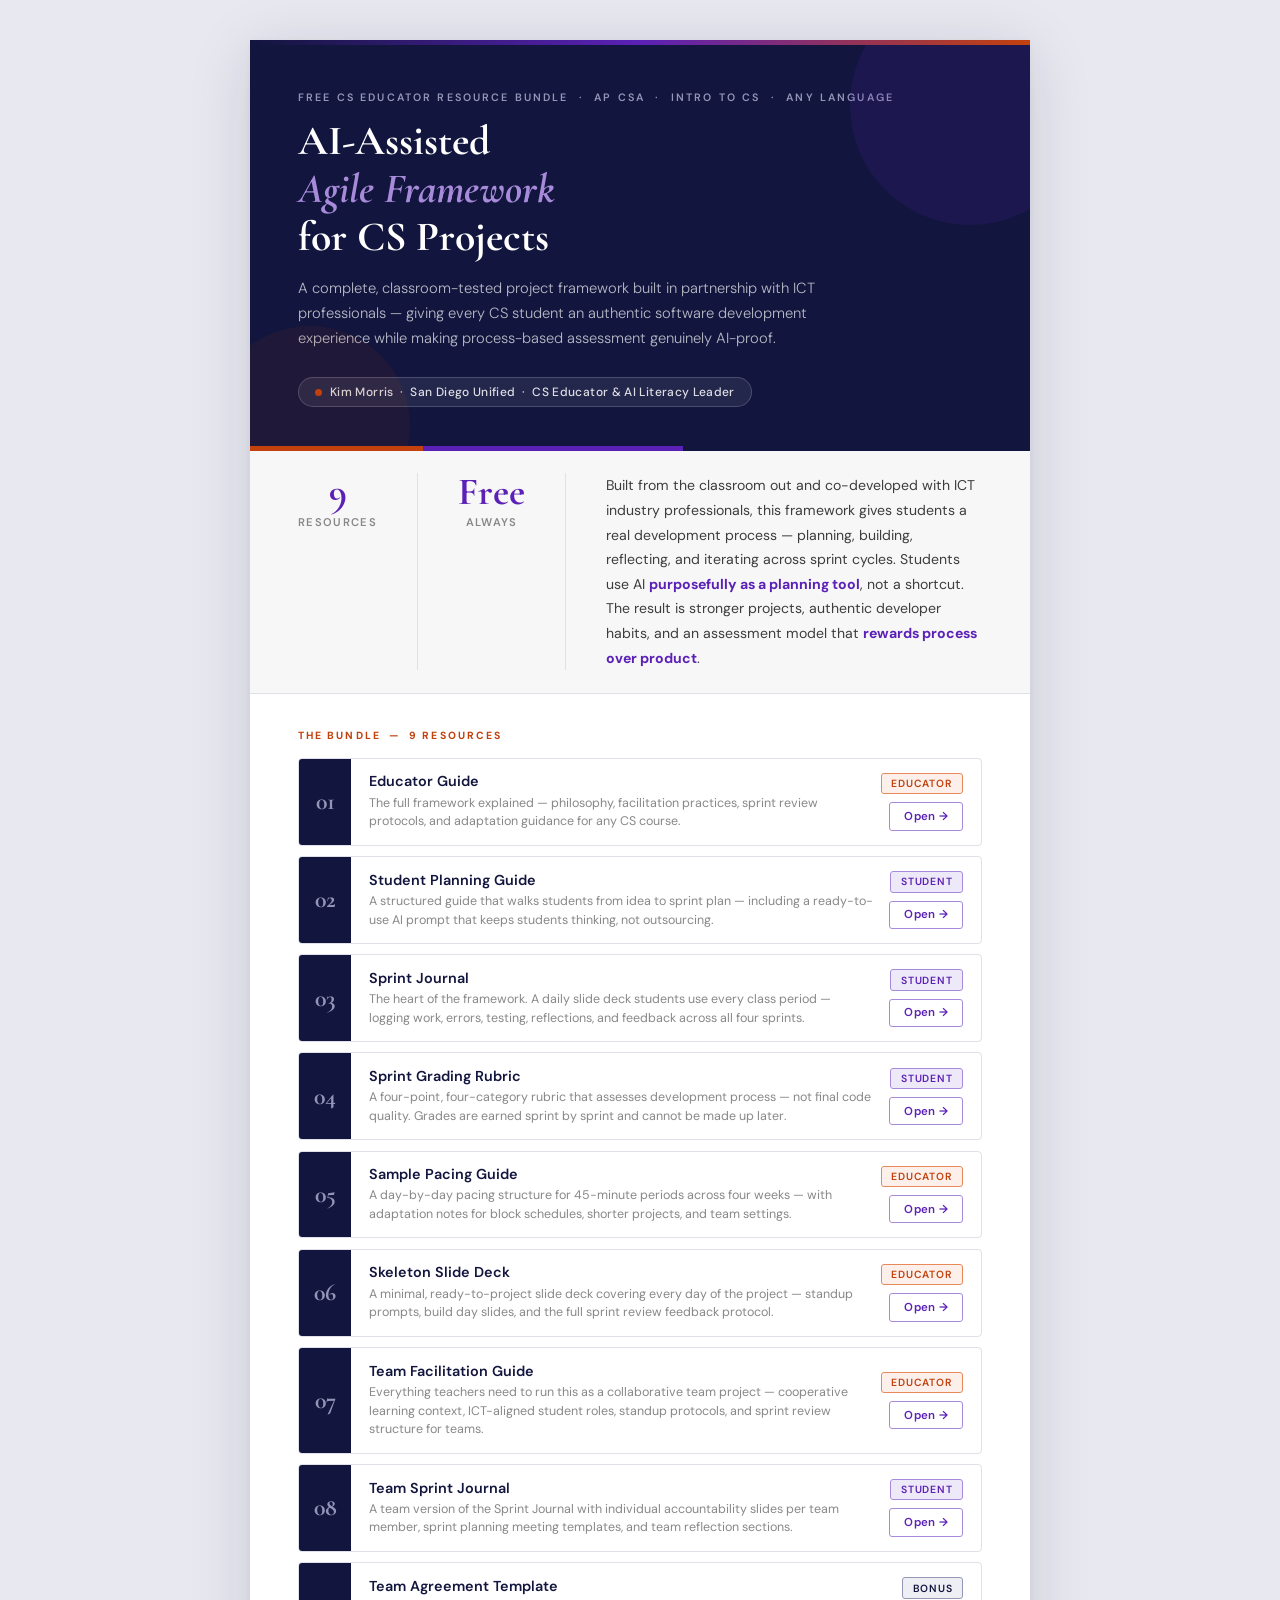
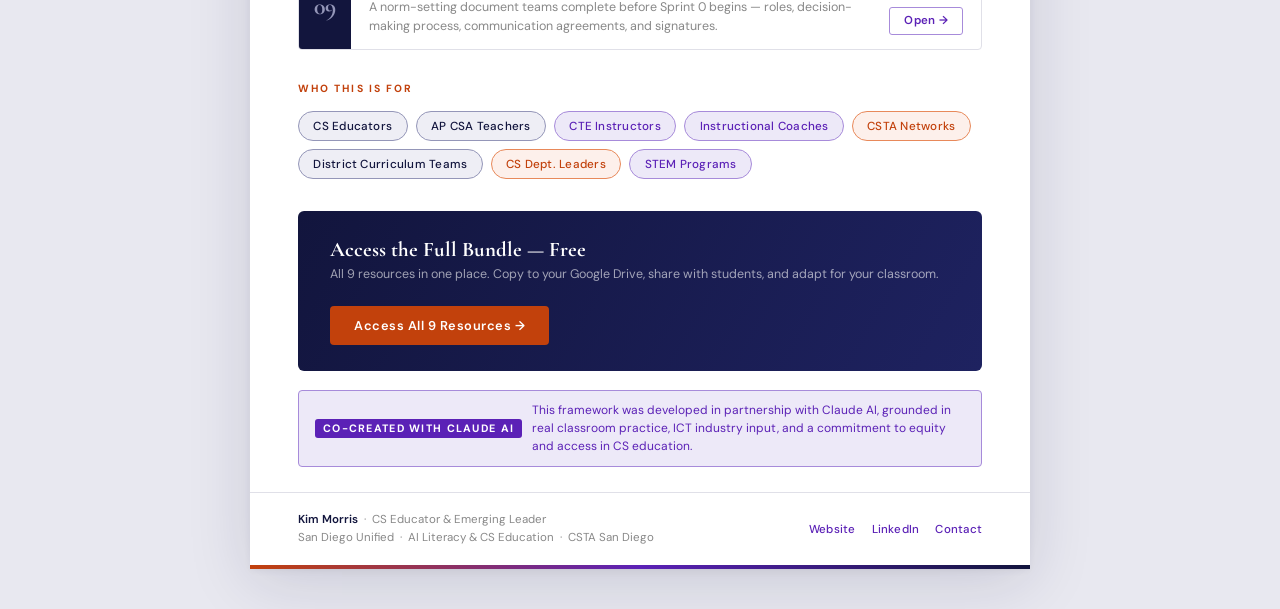
==== agile-framework.html @ 391a2184 "Add AI-Assisted Agile Framework HTML layout This HTML file contains a complete layout for an AI-Assi" ====
<!DOCTYPE html>
<html lang="en">
<head>
  <meta charset="UTF-8"/>
  <meta name="viewport" content="width=device-width, initial-scale=1.0"/>
  <title>AI-Assisted Agile Framework — Kim Morris</title>
  <link href="https://fonts.googleapis.com/css2?family=Cormorant+Garamond:ital,wght@0,400;0,600;0,700;1,400;1,600&family=DM+Sans:ital,wght@0,300;0,400;0,500;0,600;1,300&display=swap" rel="stylesheet"/>
  <style>
    *, *::before, *::after { box-sizing: border-box; margin: 0; padding: 0; }

    :root {
      --navy:       #12153D;
      --navy-lt:    #EEEEF5;
      --navy-md:    #9496B8;
      --violet:     #5B21B6;
      --violet-lt:  #EDE9F8;
      --violet-md:  #A78BDA;
      --orange:     #C2410C;
      --orange-lt:  #FDF0EB;
      --orange-md:  #E8895A;
      --charcoal:   #3D3D3D;
      --white:      #FFFFFF;
      --gray-lt:    #F7F7F8;
      --gray-mid:   #888888;
      --gray-rule:  #E0E0E8;
    }

    body {
      background: #E8E8F0;
      font-family: 'DM Sans', sans-serif;
      color: var(--navy);
      min-height: 100vh;
      display: flex;
      align-items: flex-start;
      justify-content: center;
      padding: 2.5rem 1rem;
    }

    .flyer {
      width: 780px;
      max-width: 100%;
      background: var(--white);
      box-shadow: 0 12px 60px rgba(18,21,61,0.14), 0 2px 8px rgba(0,0,0,0.06);
      animation: rise 0.7s cubic-bezier(.22,.68,0,1.2) both;
    }

    @keyframes rise {
      from { opacity: 0; transform: translateY(28px); }
      to   { opacity: 1; transform: translateY(0); }
    }

    /* ── TOP BAR ─────────────────────────── */
    .top-bar {
      height: 5px;
      background: linear-gradient(90deg, var(--navy) 0%, var(--violet) 50%, var(--orange) 100%);
    }

    /* ── HEADER ──────────────────────────── */
    .header {
      background: var(--navy);
      padding: 2.8rem 3rem 2.4rem;
      position: relative;
      overflow: hidden;
    }

    .header::before {
      content: '';
      position: absolute;
      top: -60px; right: -60px;
      width: 240px; height: 240px;
      border-radius: 50%;
      background: rgba(91,33,182,0.15);
      pointer-events: none;
    }

    .header::after {
      content: '';
      position: absolute;
      bottom: -80px; left: -40px;
      width: 200px; height: 200px;
      border-radius: 50%;
      background: rgba(194,65,12,0.08);
      pointer-events: none;
    }

    .eyebrow {
      font-size: 0.67rem;
      font-weight: 600;
      letter-spacing: 0.2em;
      text-transform: uppercase;
      color: var(--navy-md);
      margin-bottom: 0.9rem;
    }

    .header h1 {
      font-family: 'Cormorant Garamond', serif;
      font-size: 2.6rem;
      font-weight: 700;
      color: var(--white);
      line-height: 1.15;
      margin-bottom: 0.9rem;
    }

    .header h1 em {
      font-style: italic;
      color: var(--violet-md);
    }

    .tagline {
      font-size: 0.92rem;
      font-weight: 300;
      color: rgba(255,255,255,0.7);
      line-height: 1.7;
      max-width: 540px;
      margin-bottom: 1.6rem;
    }

    .author-chip {
      display: inline-flex;
      align-items: center;
      gap: 0.5rem;
      background: rgba(255,255,255,0.08);
      border: 1px solid rgba(255,255,255,0.18);
      border-radius: 100px;
      padding: 0.4rem 1rem;
    }

    .author-chip .dot {
      width: 7px; height: 7px;
      border-radius: 50%;
      background: var(--orange);
      flex-shrink: 0;
    }

    .author-chip span {
      font-size: 0.75rem;
      font-weight: 500;
      color: rgba(255,255,255,0.85);
      letter-spacing: 0.03em;
    }

    /* ── ACCENT STRIPE ───────────────────── */
    .accent-stripe {
      display: flex;
      height: 5px;
    }
    .accent-stripe .a { flex: 1; background: var(--orange); }
    .accent-stripe .b { flex: 1.5; background: var(--violet); }
    .accent-stripe .c { flex: 2; background: var(--navy); }

    /* ── INTRO BAND ──────────────────────── */
    .intro-band {
      background: var(--gray-lt);
      padding: 1.4rem 3rem;
      display: flex;
      gap: 2.5rem;
      align-items: flex-start;
      border-bottom: 1px solid var(--gray-rule);
    }

    .intro-stat {
      text-align: center;
      flex-shrink: 0;
    }

    .intro-stat .num {
      font-family: 'Cormorant Garamond', serif;
      font-size: 2.4rem;
      font-weight: 700;
      color: var(--violet);
      line-height: 1;
    }

    .intro-stat .lbl {
      font-size: 0.7rem;
      font-weight: 600;
      text-transform: uppercase;
      letter-spacing: 0.12em;
      color: var(--gray-mid);
      margin-top: 0.2rem;
    }

    .intro-divider {
      width: 1px;
      background: var(--gray-rule);
      align-self: stretch;
      flex-shrink: 0;
    }

    .intro-text {
      font-size: 0.88rem;
      line-height: 1.75;
      color: var(--charcoal);
    }

    .intro-text strong { color: var(--violet); }

    /* ── BODY ────────────────────────────── */
    .body { padding: 2.2rem 3rem 1.6rem; }

    .section-label {
      font-size: 0.65rem;
      font-weight: 700;
      letter-spacing: 0.2em;
      text-transform: uppercase;
      color: var(--orange);
      margin-bottom: 1rem;
    }

    /* ── RESOURCE CARDS ──────────────────── */
    .resources {
      display: flex;
      flex-direction: column;
      gap: 0.65rem;
      margin-bottom: 2rem;
    }

    .resource-card {
      display: flex;
      align-items: stretch;
      border: 1px solid var(--gray-rule);
      border-radius: 4px;
      overflow: hidden;
      text-decoration: none;
      color: inherit;
      transition: border-color 0.2s, box-shadow 0.2s, transform 0.15s;
    }

    .resource-card:hover {
      border-color: var(--violet-md);
      box-shadow: 0 3px 16px rgba(91,33,182,0.1);
      transform: translateX(3px);
    }

    .card-num {
      width: 52px;
      flex-shrink: 0;
      background: var(--navy);
      display: flex;
      align-items: center;
      justify-content: center;
      font-family: 'Cormorant Garamond', serif;
      font-size: 1.5rem;
      font-weight: 700;
      color: var(--navy-md);
    }

    .resource-card:hover .card-num {
      background: var(--violet);
      color: var(--white);
    }

    .card-body {
      flex: 1;
      padding: 0.85rem 1.1rem;
      display: flex;
      align-items: center;
      justify-content: space-between;
      gap: 1rem;
    }

    .card-info h3 {
      font-size: 0.9rem;
      font-weight: 600;
      color: var(--navy);
      margin-bottom: 0.2rem;
    }

    .card-info p {
      font-size: 0.78rem;
      color: var(--gray-mid);
      line-height: 1.5;
    }

    .card-badge {
      flex-shrink: 0;
      font-size: 0.65rem;
      font-weight: 600;
      letter-spacing: 0.08em;
      text-transform: uppercase;
      padding: 0.2rem 0.6rem;
      border-radius: 3px;
    }

    .badge-student {
      background: var(--violet-lt);
      color: var(--violet);
      border: 1px solid var(--violet-md);
    }

    .badge-educator {
      background: var(--orange-lt);
      color: var(--orange);
      border: 1px solid var(--orange-md);
    }

    .badge-bonus {
      background: var(--navy-lt);
      color: var(--navy);
      border: 1px solid var(--navy-md);
    }

    .card-cta {
      flex-shrink: 0;
      font-size: 0.72rem;
      font-weight: 600;
      color: var(--violet);
      border: 1px solid var(--violet-md);
      border-radius: 3px;
      padding: 0.35rem 0.85rem;
      white-space: nowrap;
      letter-spacing: 0.04em;
      transition: background 0.15s, color 0.15s;
    }

    .resource-card:hover .card-cta {
      background: var(--violet);
      color: var(--white);
      border-color: var(--violet);
    }

    .card-right {
      display: flex;
      flex-direction: column;
      align-items: flex-end;
      gap: 0.5rem;
      flex-shrink: 0;
    }

    /* ── DIVIDER ─────────────────────────── */
    .section-divider {
      height: 1px;
      background: var(--gray-rule);
      margin: 1.8rem 0;
    }

    /* ── AUDIENCE PILLS ──────────────────── */
    .audience-row {
      display: flex;
      flex-wrap: wrap;
      gap: 0.5rem;
      margin-bottom: 2rem;
    }

    .pill {
      font-size: 0.73rem;
      font-weight: 500;
      padding: 0.38rem 0.9rem;
      border-radius: 100px;
      letter-spacing: 0.02em;
    }

    .pill-navy {
      background: var(--navy-lt);
      color: var(--navy);
      border: 1px solid var(--navy-md);
    }

    .pill-violet {
      background: var(--violet-lt);
      color: var(--violet);
      border: 1px solid var(--violet-md);
    }

    .pill-orange {
      background: var(--orange-lt);
      color: var(--orange);
      border: 1px solid var(--orange-md);
    }

    /* ── CTA BLOCK ───────────────────────── */
    .cta-block {
      background: linear-gradient(120deg, var(--navy) 0%, #1E2260 100%);
      border-radius: 6px;
      padding: 1.6rem 2rem;
      display: flex;
      align-items: center;
      justify-content: space-between;
      gap: 1.5rem;
      flex-wrap: wrap;
      margin-bottom: 1.2rem;
    }

    .cta-block h4 {
      font-family: 'Cormorant Garamond', serif;
      font-size: 1.3rem;
      font-weight: 700;
      color: var(--white);
      margin-bottom: 0.25rem;
    }

    .cta-block p {
      font-size: 0.78rem;
      color: rgba(255,255,255,0.6);
    }

    .cta-btn {
      background: var(--orange);
      color: var(--white);
      font-size: 0.8rem;
      font-weight: 600;
      text-decoration: none;
      padding: 0.7rem 1.5rem;
      border-radius: 4px;
      white-space: nowrap;
      letter-spacing: 0.04em;
      flex-shrink: 0;
      transition: background 0.2s;
    }

    .cta-btn:hover { background: #A33409; }

    /* ── AI CREDIT ───────────────────────── */
    .ai-credit {
      display: flex;
      align-items: center;
      gap: 0.6rem;
      background: var(--violet-lt);
      border: 1px solid var(--violet-md);
      border-radius: 4px;
      padding: 0.65rem 1rem;
      margin-bottom: 0;
    }

    .ai-credit .badge {
      font-size: 0.67rem;
      font-weight: 700;
      letter-spacing: 0.12em;
      text-transform: uppercase;
      color: var(--white);
      background: var(--violet);
      border-radius: 3px;
      padding: 0.18rem 0.5rem;
      flex-shrink: 0;
    }

    .ai-credit p {
      font-size: 0.75rem;
      color: var(--violet);
      line-height: 1.5;
    }

    /* ── FOOTER ──────────────────────────── */
    .footer {
      border-top: 1px solid var(--gray-rule);
      padding: 1.1rem 3rem;
      display: flex;
      align-items: center;
      justify-content: space-between;
      flex-wrap: wrap;
      gap: 0.6rem;
    }

    .footer-left {
      font-size: 0.72rem;
      color: var(--gray-mid);
      line-height: 1.6;
    }

    .footer-left strong { color: var(--navy); font-weight: 600; }

    .footer-links {
      display: flex;
      gap: 1rem;
    }

    .footer-links a {
      font-size: 0.72rem;
      font-weight: 500;
      color: var(--violet);
      text-decoration: none;
      letter-spacing: 0.02em;
      transition: color 0.15s;
    }

    .footer-links a:hover { color: var(--orange); }

    .bottom-bar {
      height: 4px;
      background: linear-gradient(90deg, var(--orange) 0%, var(--violet) 50%, var(--navy) 100%);
    }

    /* ── RESPONSIVE ──────────────────────── */
    @media (max-width: 600px) {
      .header, .body, .footer { padding-left: 1.5rem; padding-right: 1.5rem; }
      .intro-band { padding: 1.2rem 1.5rem; flex-direction: column; gap: 1rem; }
      .intro-divider { display: none; }
      .header h1 { font-size: 1.9rem; }
      .card-cta { display: none; }
      .card-badge { display: none; }
    }
  </style>
</head>
<body>
  <div class="flyer">
    <div class="top-bar"></div>

    <!-- HEADER -->
    <div class="header">
      <div class="eyebrow">Free CS Educator Resource Bundle &nbsp;·&nbsp; AP CSA &nbsp;·&nbsp; Intro to CS &nbsp;·&nbsp; Any Language</div>
      <h1>AI-Assisted<br/><em>Agile Framework</em><br/>for CS Projects</h1>
      <p class="tagline">
        A complete, classroom-tested project framework built in partnership with ICT professionals — giving every CS student an authentic software development experience while making process-based assessment genuinely AI-proof.
      </p>
      <div class="author-chip">
        <div class="dot"></div>
        <span>Kim Morris &nbsp;·&nbsp; San Diego Unified &nbsp;·&nbsp; CS Educator &amp; AI Literacy Leader</span>
      </div>
    </div>

    <div class="accent-stripe"><div class="a"></div><div class="b"></div><div class="c"></div></div>

    <!-- INTRO BAND -->
    <div class="intro-band">
      <div class="intro-stat">
        <div class="num">9</div>
        <div class="lbl">Resources</div>
      </div>
      <div class="intro-divider"></div>
      <div class="intro-stat">
        <div class="num">Free</div>
        <div class="lbl">Always</div>
      </div>
      <div class="intro-divider"></div>
      <div class="intro-text">
        Built from the classroom out and co-developed with ICT industry professionals, this framework gives students a real development process — planning, building, reflecting, and iterating across sprint cycles. Students use AI <strong>purposefully as a planning tool</strong>, not a shortcut. The result is stronger projects, authentic developer habits, and an assessment model that <strong>rewards process over product</strong>.
      </div>
    </div>

    <!-- BODY -->
    <div class="body">

      <div class="section-label">The Bundle &nbsp;—&nbsp; 9 Resources</div>

      <div class="resources">

        <a class="resource-card" href="#" target="_blank">
          <div class="card-num">01</div>
          <div class="card-body">
            <div class="card-info">
              <h3>Educator Guide</h3>
              <p>The full framework explained — philosophy, facilitation practices, sprint review protocols, and adaptation guidance for any CS course.</p>
            </div>
            <div class="card-right">
              <span class="card-badge badge-educator">Educator</span>
              <span class="card-cta">Open →</span>
            </div>
          </div>
        </a>

        <a class="resource-card" href="#" target="_blank">
          <div class="card-num">02</div>
          <div class="card-body">
            <div class="card-info">
              <h3>Student Planning Guide</h3>
              <p>A structured guide that walks students from idea to sprint plan — including a ready-to-use AI prompt that keeps students thinking, not outsourcing.</p>
            </div>
            <div class="card-right">
              <span class="card-badge badge-student">Student</span>
              <span class="card-cta">Open →</span>
            </div>
          </div>
        </a>

        <a class="resource-card" href="#" target="_blank">
          <div class="card-num">03</div>
          <div class="card-body">
            <div class="card-info">
              <h3>Sprint Journal</h3>
              <p>The heart of the framework. A daily slide deck students use every class period — logging work, errors, testing, reflections, and feedback across all four sprints.</p>
            </div>
            <div class="card-right">
              <span class="card-badge badge-student">Student</span>
              <span class="card-cta">Open →</span>
            </div>
          </div>
        </a>

        <a class="resource-card" href="#" target="_blank">
          <div class="card-num">04</div>
          <div class="card-body">
            <div class="card-info">
              <h3>Sprint Grading Rubric</h3>
              <p>A four-point, four-category rubric that assesses development process — not final code quality. Grades are earned sprint by sprint and cannot be made up later.</p>
            </div>
            <div class="card-right">
              <span class="card-badge badge-student">Student</span>
              <span class="card-cta">Open →</span>
            </div>
          </div>
        </a>

        <a class="resource-card" href="#" target="_blank">
          <div class="card-num">05</div>
          <div class="card-body">
            <div class="card-info">
              <h3>Sample Pacing Guide</h3>
              <p>A day-by-day pacing structure for 45-minute periods across four weeks — with adaptation notes for block schedules, shorter projects, and team settings.</p>
            </div>
            <div class="card-right">
              <span class="card-badge badge-educator">Educator</span>
              <span class="card-cta">Open →</span>
            </div>
          </div>
        </a>

        <a class="resource-card" href="#" target="_blank">
          <div class="card-num">06</div>
          <div class="card-body">
            <div class="card-info">
              <h3>Skeleton Slide Deck</h3>
              <p>A minimal, ready-to-project slide deck covering every day of the project — standup prompts, build day slides, and the full sprint review feedback protocol.</p>
            </div>
            <div class="card-right">
              <span class="card-badge badge-educator">Educator</span>
              <span class="card-cta">Open →</span>
            </div>
          </div>
        </a>

        <a class="resource-card" href="#" target="_blank">
          <div class="card-num">07</div>
          <div class="card-body">
            <div class="card-info">
              <h3>Team Facilitation Guide</h3>
              <p>Everything teachers need to run this as a collaborative team project — cooperative learning context, ICT-aligned student roles, standup protocols, and sprint review structure for teams.</p>
            </div>
            <div class="card-right">
              <span class="card-badge badge-educator">Educator</span>
              <span class="card-cta">Open →</span>
            </div>
          </div>
        </a>

        <a class="resource-card" href="#" target="_blank">
          <div class="card-num">08</div>
          <div class="card-body">
            <div class="card-info">
              <h3>Team Sprint Journal</h3>
              <p>A team version of the Sprint Journal with individual accountability slides per team member, sprint planning meeting templates, and team reflection sections.</p>
            </div>
            <div class="card-right">
              <span class="card-badge badge-student">Student</span>
              <span class="card-cta">Open →</span>
            </div>
          </div>
        </a>

        <a class="resource-card" href="#" target="_blank">
          <div class="card-num">09</div>
          <div class="card-body">
            <div class="card-info">
              <h3>Team Agreement Template</h3>
              <p>A norm-setting document teams complete before Sprint 0 begins — roles, decision-making process, communication agreements, and signatures.</p>
            </div>
            <div class="card-right">
              <span class="card-badge badge-bonus">Bonus</span>
              <span class="card-cta">Open →</span>
            </div>
          </div>
        </a>

      </div>

      <div class="section-label">Who This Is For</div>
      <div class="audience-row">
        <span class="pill pill-navy">CS Educators</span>
        <span class="pill pill-navy">AP CSA Teachers</span>
        <span class="pill pill-violet">CTE Instructors</span>
        <span class="pill pill-violet">Instructional Coaches</span>
        <span class="pill pill-orange">CSTA Networks</span>
        <span class="pill pill-navy">District Curriculum Teams</span>
        <span class="pill pill-orange">CS Dept. Leaders</span>
        <span class="pill pill-violet">STEM Programs</span>
      </div>

      <div class="cta-block">
        <div>
          <h4>Access the Full Bundle — Free</h4>
          <p>All 9 resources in one place. Copy to your Google Drive, share with students, and adapt for your classroom.</p>
        </div>
        <a class="cta-btn" href="#" target="_blank">Access All 9 Resources →</a>
      </div>

      <div class="ai-credit">
        <span class="badge">Co-Created with Claude AI</span>
        <p>This framework was developed in partnership with Claude AI, grounded in real classroom practice, ICT industry input, and a commitment to equity and access in CS education.</p>
      </div>

    </div>

    <!-- FOOTER -->
    <div class="footer">
      <div class="footer-left">
        <strong>Kim Morris</strong> &nbsp;·&nbsp; CS Educator &amp; Emerging Leader<br/>
        San Diego Unified &nbsp;·&nbsp; AI Literacy &amp; CS Education &nbsp;·&nbsp; CSTA San Diego
      </div>
      <div class="footer-links">
        <a href="https://kmorr008.github.io/" target="_blank">Website</a>
        <a href="https://www.linkedin.com/in/kimberlycmorris" target="_blank">LinkedIn</a>
        <a href="mailto:kmorr008@gmail.com">Contact</a>
      </div>
    </div>
    <div class="bottom-bar"></div>
  </div>
</body>
</html>
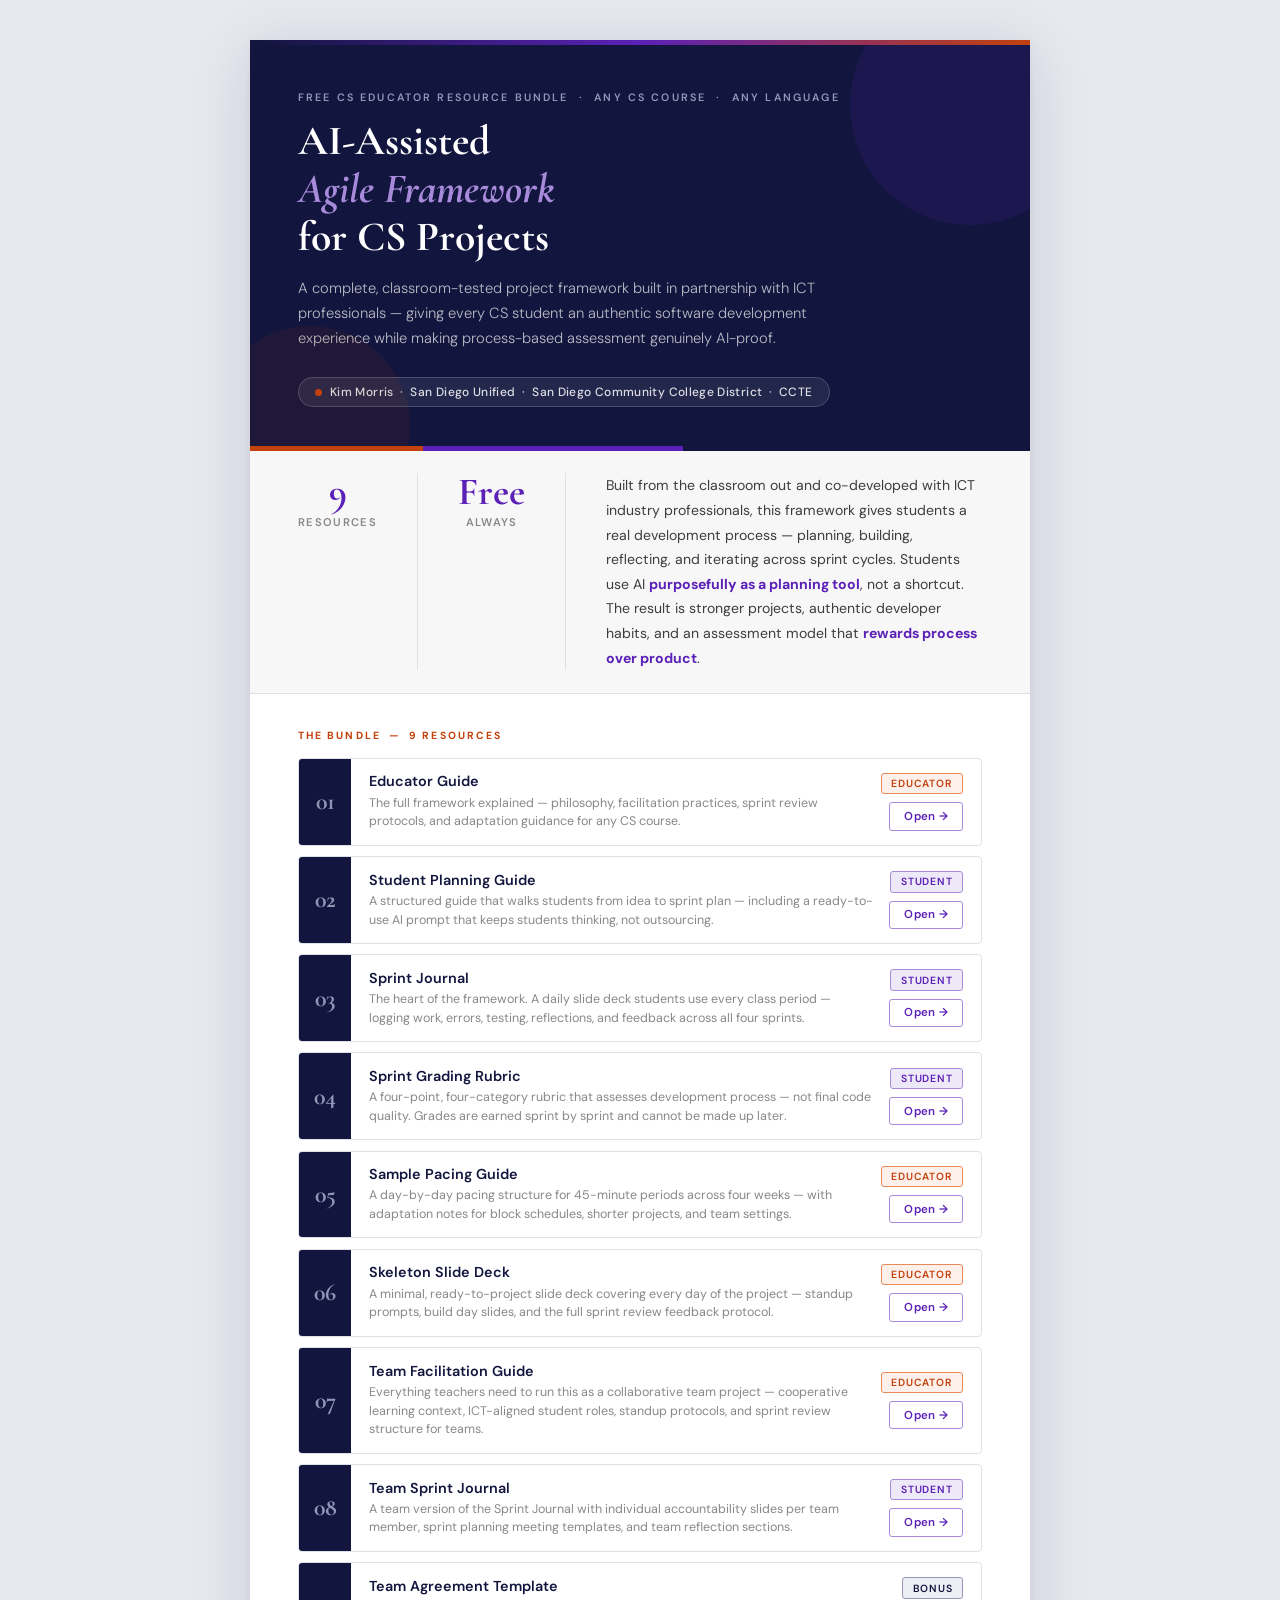
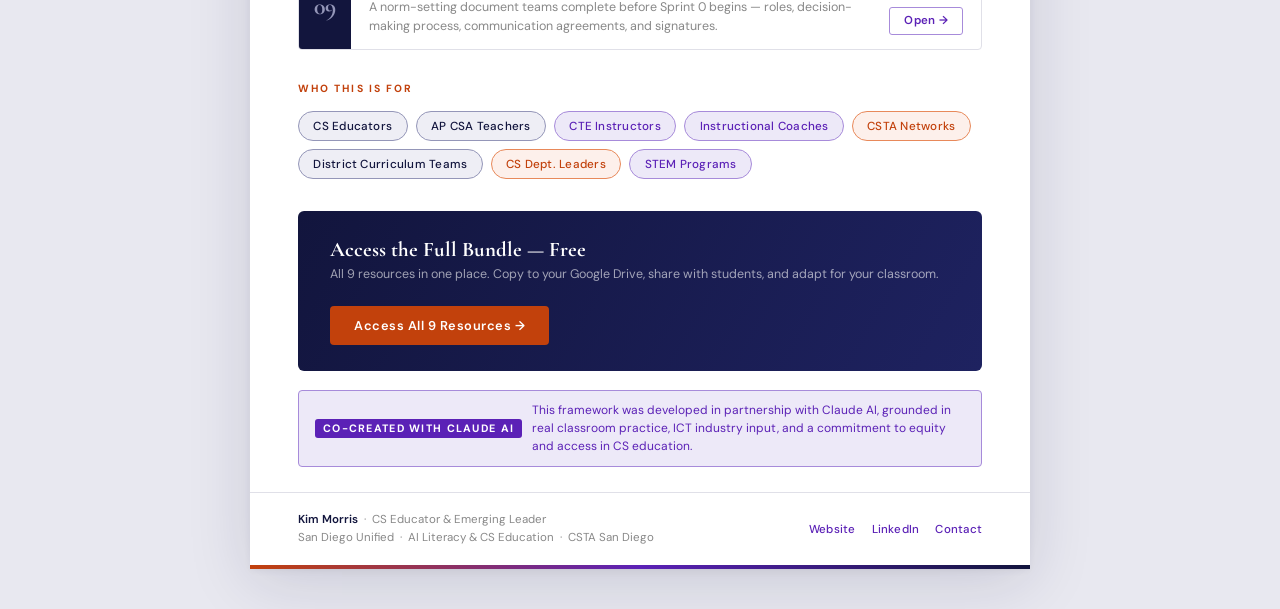
==== commit baa87afb: "Update header information in agile-framework.html" ====
--- a/agile-framework.html
+++ b/agile-framework.html
@@ -497,14 +497,14 @@
 
     <!-- HEADER -->
     <div class="header">
-      <div class="eyebrow">Free CS Educator Resource Bundle &nbsp;·&nbsp; AP CSA &nbsp;·&nbsp; Intro to CS &nbsp;·&nbsp; Any Language</div>
+      <div class="eyebrow">Free CS Educator Resource Bundle &nbsp;·&nbsp; Any CS Course &nbsp;·&nbsp; Any Language</div>
       <h1>AI-Assisted<br/><em>Agile Framework</em><br/>for CS Projects</h1>
       <p class="tagline">
         A complete, classroom-tested project framework built in partnership with ICT professionals — giving every CS student an authentic software development experience while making process-based assessment genuinely AI-proof.
       </p>
       <div class="author-chip">
         <div class="dot"></div>
-        <span>Kim Morris &nbsp;·&nbsp; San Diego Unified &nbsp;·&nbsp; CS Educator &amp; AI Literacy Leader</span>
+        <span>Kim Morris &nbsp;·&nbsp; San Diego Unified &nbsp;·&nbsp; San Diego Community College District &nbsp;·&nbsp; CCTE</span>
       </div>
     </div>
 
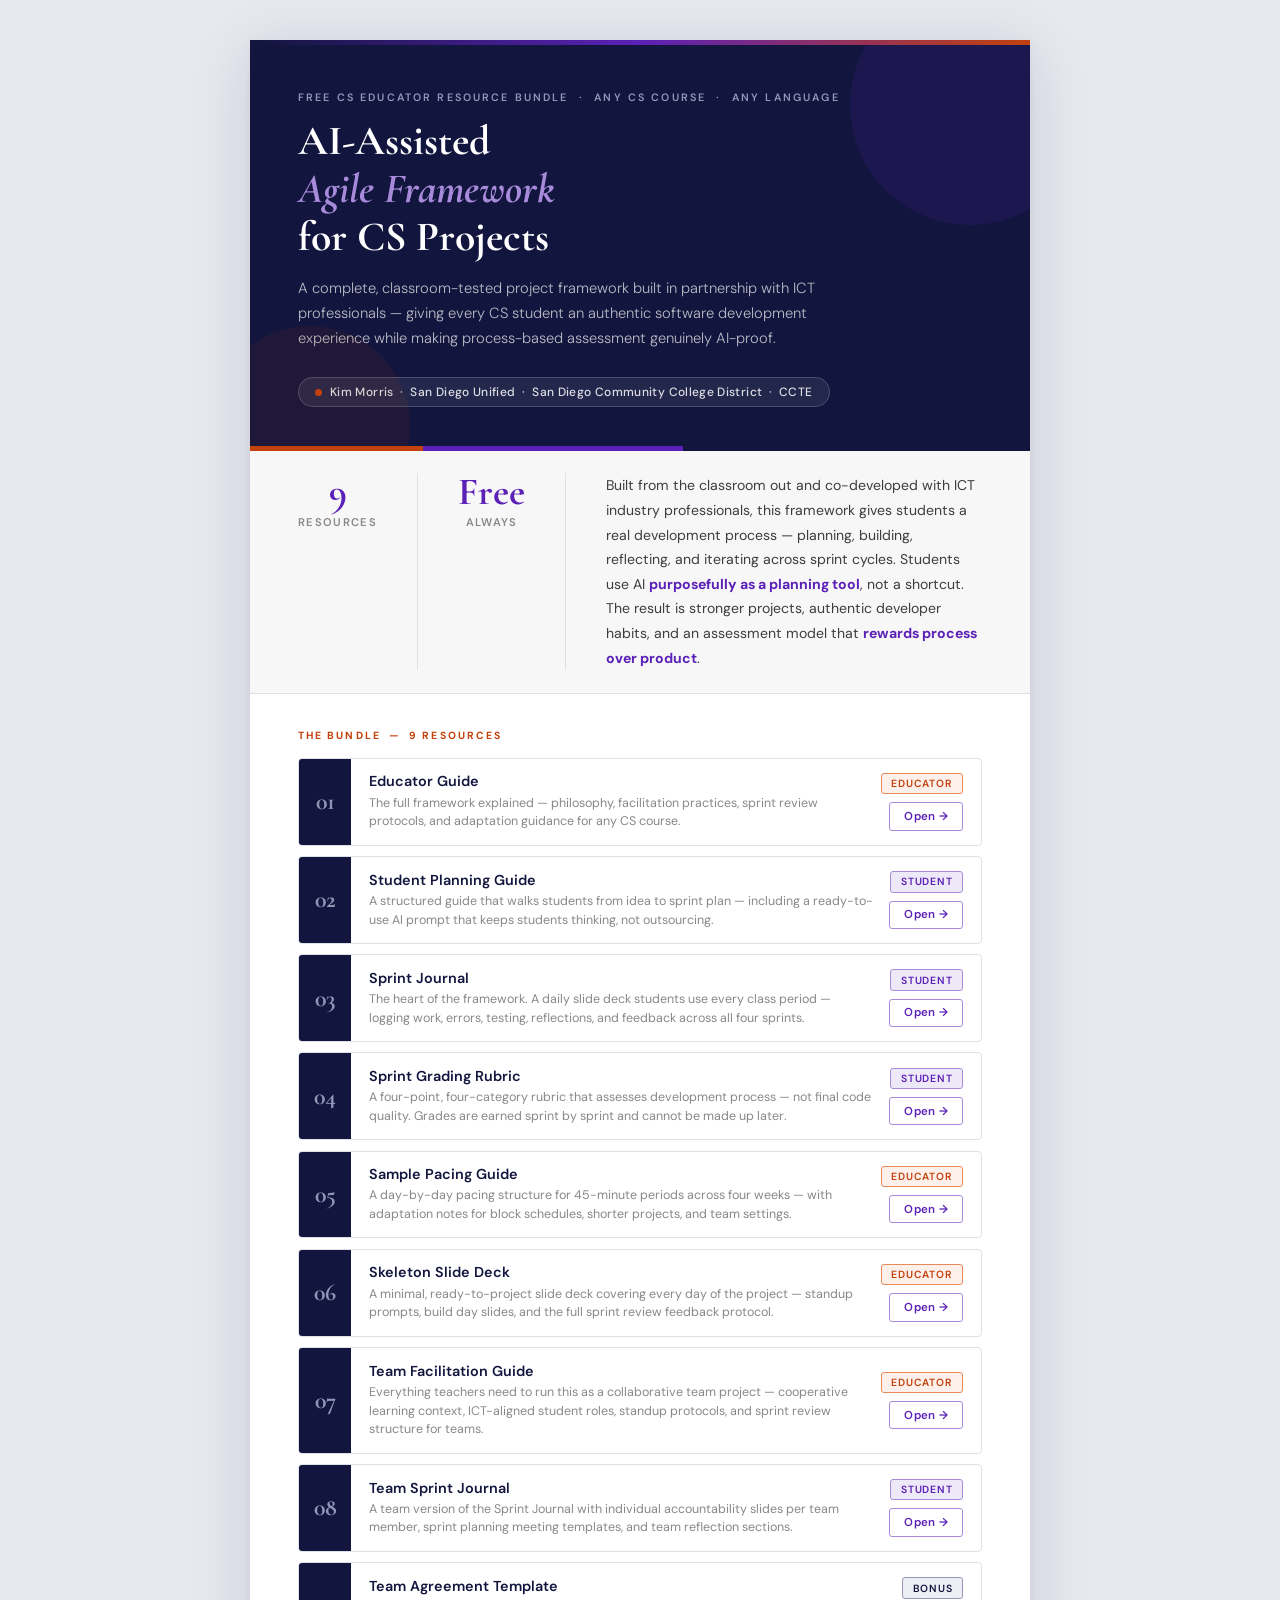
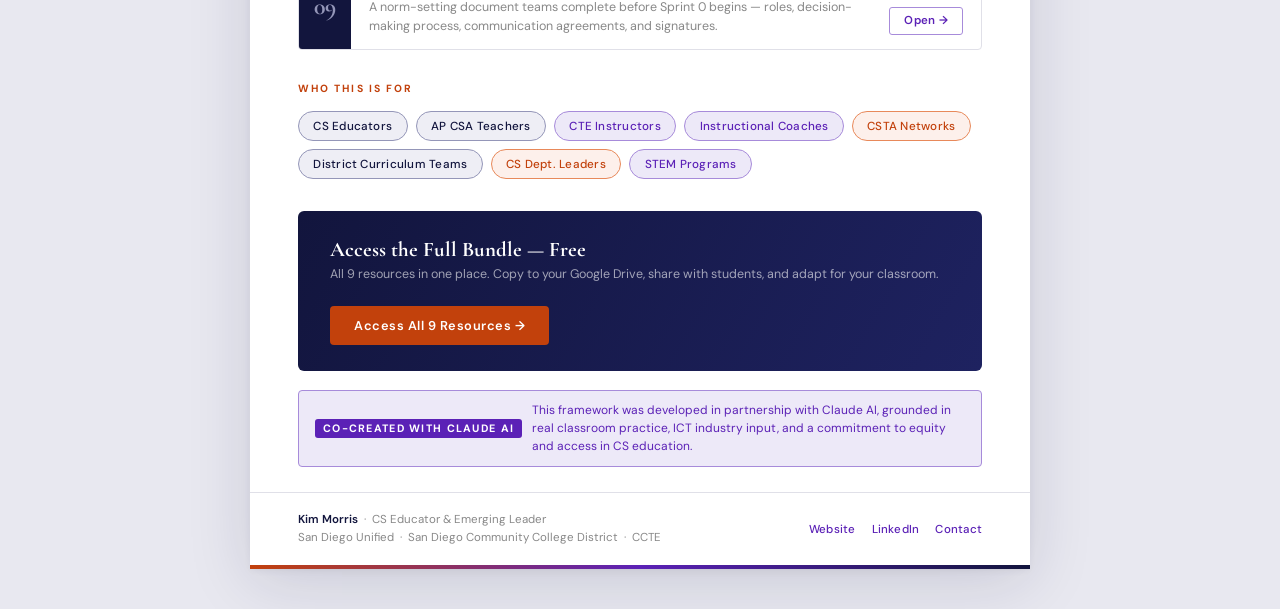
==== commit 45dc740a: "Update footer information for Kim Morris" ====
--- a/agile-framework.html
+++ b/agile-framework.html
@@ -693,7 +693,7 @@
     <div class="footer">
       <div class="footer-left">
         <strong>Kim Morris</strong> &nbsp;·&nbsp; CS Educator &amp; Emerging Leader<br/>
-        San Diego Unified &nbsp;·&nbsp; AI Literacy &amp; CS Education &nbsp;·&nbsp; CSTA San Diego
+        San Diego Unified &nbsp;·&nbsp; San Diego Community College District &nbsp;·&nbsp; CCTE
       </div>
       <div class="footer-links">
         <a href="https://kmorr008.github.io/" target="_blank">Website</a>
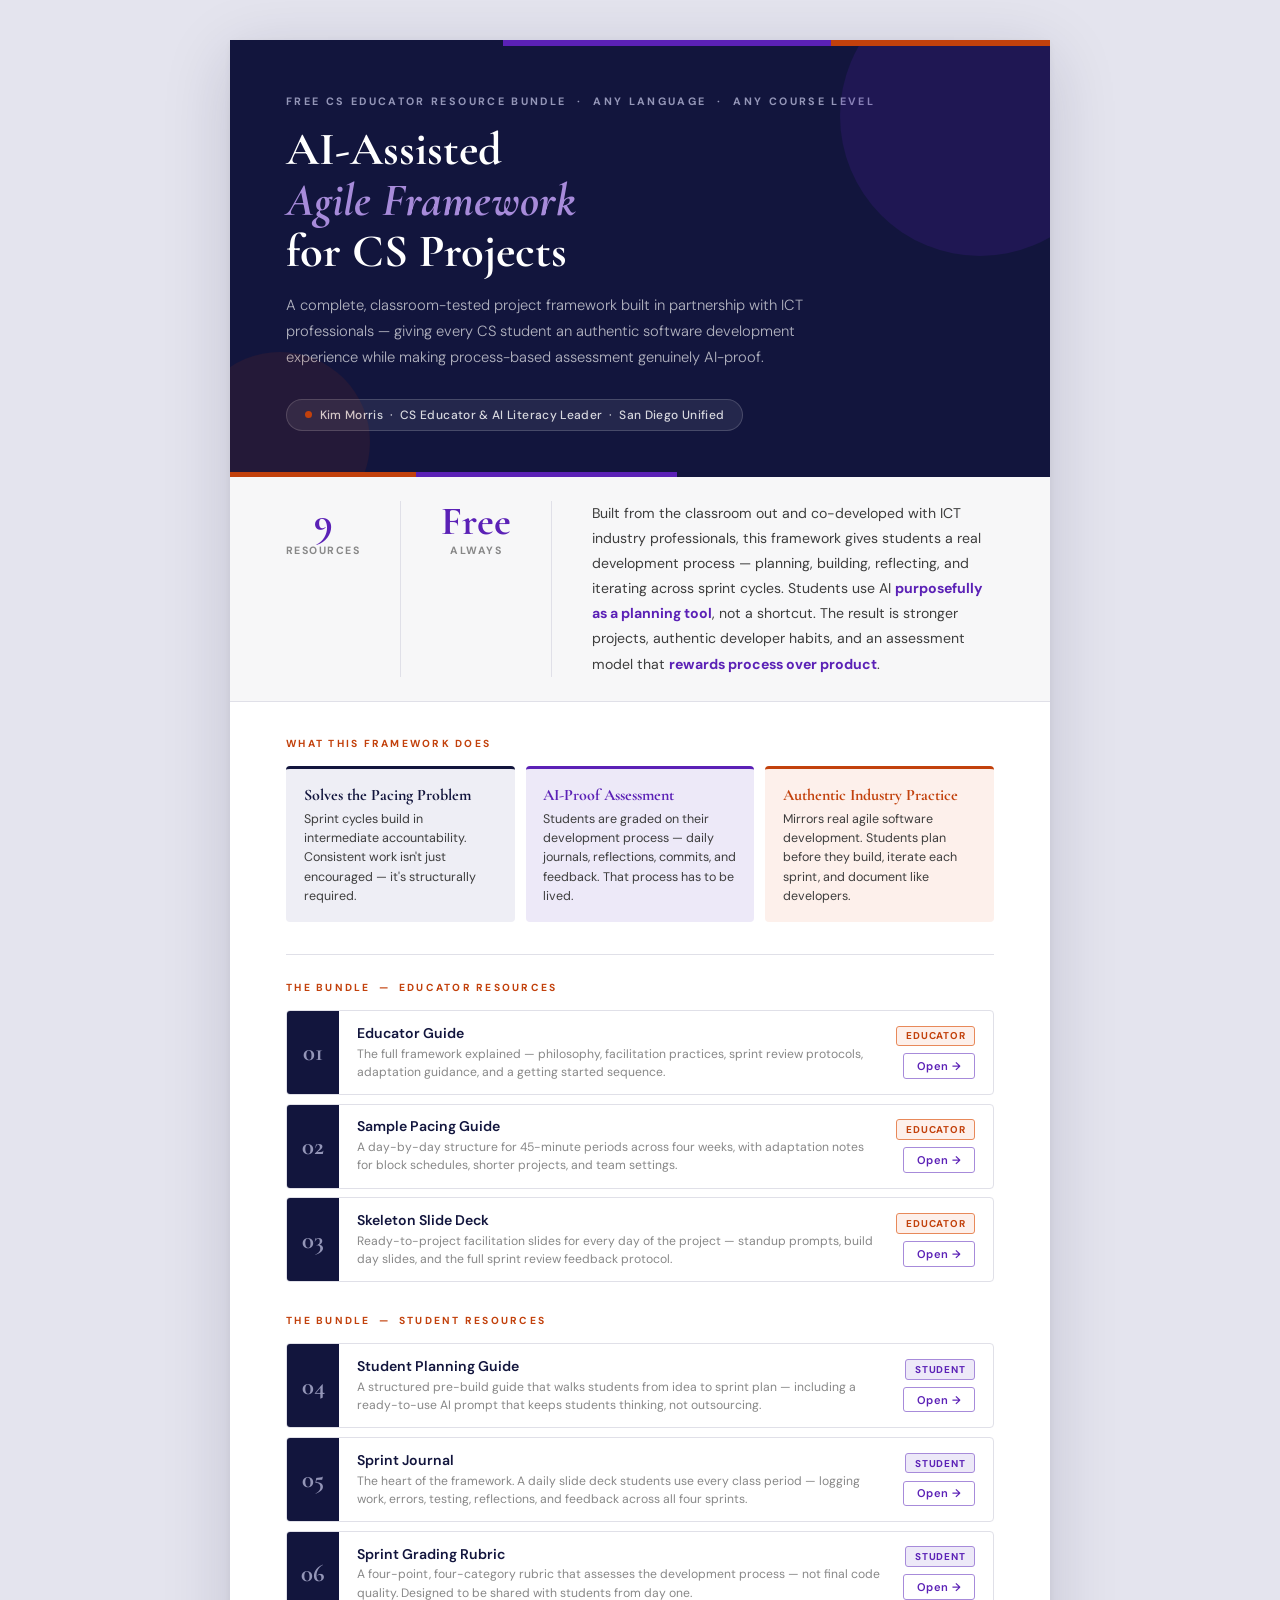
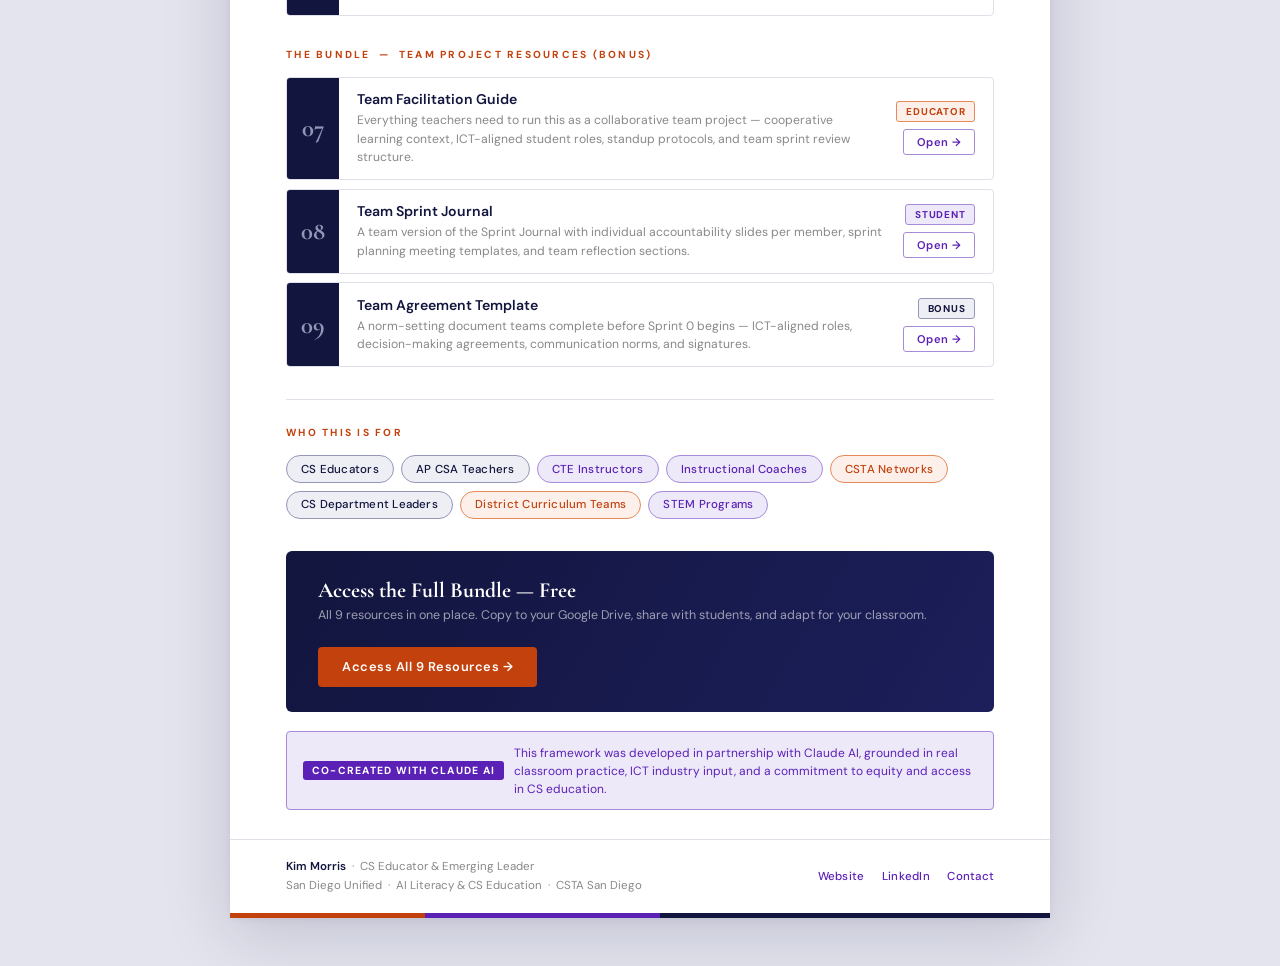
==== commit a10ccd91: "Refactor styles and layout in agile-framework.html Updated styles and structure in agile-framework.h" ====
--- a/agile-framework.html
+++ b/agile-framework.html
@@ -26,39 +26,43 @@
     }
 
     body {
-      background: #E8E8F0;
+      background: #E4E4EE;
       font-family: 'DM Sans', sans-serif;
       color: var(--navy);
       min-height: 100vh;
       display: flex;
-      align-items: flex-start;
-      justify-content: center;
-      padding: 2.5rem 1rem;
-    }
-
+      flex-direction: column;
+      align-items: center;
+      padding: 2.5rem 1rem 3rem;
+    }
+
+    /* ── FLYER WRAPPER ── */
     .flyer {
-      width: 780px;
+      width: 820px;
       max-width: 100%;
       background: var(--white);
-      box-shadow: 0 12px 60px rgba(18,21,61,0.14), 0 2px 8px rgba(0,0,0,0.06);
-      animation: rise 0.7s cubic-bezier(.22,.68,0,1.2) both;
+      box-shadow: 0 16px 64px rgba(18,21,61,0.16), 0 2px 8px rgba(0,0,0,0.06);
+      animation: rise 0.65s cubic-bezier(.22,.68,0,1.15) both;
     }
 
     @keyframes rise {
-      from { opacity: 0; transform: translateY(28px); }
+      from { opacity: 0; transform: translateY(24px); }
       to   { opacity: 1; transform: translateY(0); }
     }
 
-    /* ── TOP BAR ─────────────────────────── */
-    .top-bar {
-      height: 5px;
-      background: linear-gradient(90deg, var(--navy) 0%, var(--violet) 50%, var(--orange) 100%);
-    }
-
-    /* ── HEADER ──────────────────────────── */
+    /* ── TOP STRIPE ── */
+    .top-stripe {
+      height: 6px;
+      display: flex;
+    }
+    .top-stripe .s1 { flex: 1;    background: var(--navy); }
+    .top-stripe .s2 { flex: 1.2;  background: var(--violet); }
+    .top-stripe .s3 { flex: 0.8;  background: var(--orange); }
+
+    /* ── HEADER ── */
     .header {
       background: var(--navy);
-      padding: 2.8rem 3rem 2.4rem;
+      padding: 3rem 3.5rem 2.6rem;
       position: relative;
       overflow: hidden;
     }
@@ -66,39 +70,39 @@
     .header::before {
       content: '';
       position: absolute;
-      top: -60px; right: -60px;
-      width: 240px; height: 240px;
+      top: -70px; right: -70px;
+      width: 280px; height: 280px;
       border-radius: 50%;
-      background: rgba(91,33,182,0.15);
+      background: rgba(91,33,182,0.18);
       pointer-events: none;
     }
 
     .header::after {
       content: '';
       position: absolute;
-      bottom: -80px; left: -40px;
-      width: 200px; height: 200px;
+      bottom: -60px; left: -40px;
+      width: 180px; height: 180px;
       border-radius: 50%;
-      background: rgba(194,65,12,0.08);
+      background: rgba(194,65,12,0.10);
       pointer-events: none;
     }
 
     .eyebrow {
       font-size: 0.67rem;
-      font-weight: 600;
-      letter-spacing: 0.2em;
+      font-weight: 700;
+      letter-spacing: 0.22em;
       text-transform: uppercase;
       color: var(--navy-md);
-      margin-bottom: 0.9rem;
+      margin-bottom: 1rem;
     }
 
     .header h1 {
       font-family: 'Cormorant Garamond', serif;
-      font-size: 2.6rem;
+      font-size: 2.9rem;
       font-weight: 700;
       color: var(--white);
-      line-height: 1.15;
-      margin-bottom: 0.9rem;
+      line-height: 1.1;
+      margin-bottom: 1rem;
     }
 
     .header h1 em {
@@ -106,13 +110,13 @@
       color: var(--violet-md);
     }
 
-    .tagline {
+    .header-desc {
       font-size: 0.92rem;
       font-weight: 300;
-      color: rgba(255,255,255,0.7);
-      line-height: 1.7;
+      color: rgba(255,255,255,0.68);
+      line-height: 1.75;
       max-width: 540px;
-      margin-bottom: 1.6rem;
+      margin-bottom: 1.8rem;
     }
 
     .author-chip {
@@ -120,9 +124,9 @@
       align-items: center;
       gap: 0.5rem;
       background: rgba(255,255,255,0.08);
-      border: 1px solid rgba(255,255,255,0.18);
+      border: 1px solid rgba(255,255,255,0.16);
       border-radius: 100px;
-      padding: 0.4rem 1rem;
+      padding: 0.42rem 1.1rem;
     }
 
     .author-chip .dot {
@@ -135,47 +139,47 @@
     .author-chip span {
       font-size: 0.75rem;
       font-weight: 500;
-      color: rgba(255,255,255,0.85);
+      color: rgba(255,255,255,0.82);
       letter-spacing: 0.03em;
     }
 
-    /* ── ACCENT STRIPE ───────────────────── */
+    /* ── ACCENT STRIPE ── */
     .accent-stripe {
       display: flex;
       height: 5px;
     }
-    .accent-stripe .a { flex: 1; background: var(--orange); }
-    .accent-stripe .b { flex: 1.5; background: var(--violet); }
-    .accent-stripe .c { flex: 2; background: var(--navy); }
-
-    /* ── INTRO BAND ──────────────────────── */
+    .accent-stripe .a { flex: 1;   background: var(--orange); }
+    .accent-stripe .b { flex: 1.4; background: var(--violet); }
+    .accent-stripe .c { flex: 2;   background: var(--navy); }
+
+    /* ── INTRO BAND ── */
     .intro-band {
       background: var(--gray-lt);
-      padding: 1.4rem 3rem;
+      padding: 1.5rem 3.5rem;
       display: flex;
       gap: 2.5rem;
       align-items: flex-start;
       border-bottom: 1px solid var(--gray-rule);
     }
 
-    .intro-stat {
+    .stat {
       text-align: center;
       flex-shrink: 0;
     }
 
-    .intro-stat .num {
+    .stat .num {
       font-family: 'Cormorant Garamond', serif;
-      font-size: 2.4rem;
+      font-size: 2.5rem;
       font-weight: 700;
       color: var(--violet);
       line-height: 1;
     }
 
-    .intro-stat .lbl {
-      font-size: 0.7rem;
-      font-weight: 600;
+    .stat .lbl {
+      font-size: 0.66rem;
+      font-weight: 700;
       text-transform: uppercase;
-      letter-spacing: 0.12em;
+      letter-spacing: 0.14em;
       color: var(--gray-mid);
       margin-top: 0.2rem;
     }
@@ -189,29 +193,81 @@
 
     .intro-text {
       font-size: 0.88rem;
-      line-height: 1.75;
+      line-height: 1.78;
       color: var(--charcoal);
     }
 
     .intro-text strong { color: var(--violet); }
 
-    /* ── BODY ────────────────────────────── */
-    .body { padding: 2.2rem 3rem 1.6rem; }
+    /* ── BODY ── */
+    .body { padding: 2.2rem 3.5rem 1.8rem; }
 
     .section-label {
-      font-size: 0.65rem;
-      font-weight: 700;
-      letter-spacing: 0.2em;
+      font-size: 0.64rem;
+      font-weight: 700;
+      letter-spacing: 0.22em;
       text-transform: uppercase;
       color: var(--orange);
       margin-bottom: 1rem;
     }
 
-    /* ── RESOURCE CARDS ──────────────────── */
+    /* ── FRAMEWORK OVERVIEW ── */
+    .framework-overview {
+      display: grid;
+      grid-template-columns: 1fr 1fr 1fr;
+      gap: 0.7rem;
+      margin-bottom: 2rem;
+    }
+
+    .framework-card {
+      background: var(--navy-lt);
+      border-radius: 4px;
+      padding: 1rem 1.1rem;
+      border-top: 3px solid var(--navy);
+    }
+
+    .framework-card.violet { border-top-color: var(--violet); background: var(--violet-lt); }
+    .framework-card.orange { border-top-color: var(--orange); background: var(--orange-lt); }
+
+    .framework-card h4 {
+      font-family: 'Cormorant Garamond', serif;
+      font-size: 1rem;
+      font-weight: 700;
+      color: var(--navy);
+      margin-bottom: 0.3rem;
+    }
+
+    .framework-card.violet h4 { color: var(--violet); }
+    .framework-card.orange h4 { color: var(--orange); }
+
+    .framework-card p {
+      font-size: 0.78rem;
+      color: var(--charcoal);
+      line-height: 1.55;
+    }
+
+    /* ── RESOURCE GROUP LABEL ── */
+    .resource-group-label {
+      font-size: 0.62rem;
+      font-weight: 700;
+      letter-spacing: 0.18em;
+      text-transform: uppercase;
+      padding: 0.3rem 0.7rem;
+      border-radius: 3px;
+      display: inline-block;
+      margin-bottom: 0.6rem;
+      margin-top: 0.4rem;
+    }
+
+    .group-educator { background: var(--orange-lt); color: var(--orange); }
+    .group-student  { background: var(--violet-lt); color: var(--violet); }
+    .group-bonus    { background: var(--navy-lt);   color: var(--navy); }
+
+    /* ── RESOURCE CARDS ── */
     .resources {
       display: flex;
       flex-direction: column;
-      gap: 0.65rem;
+      gap: 0.55rem;
       margin-bottom: 2rem;
     }
 
@@ -228,7 +284,7 @@
 
     .resource-card:hover {
       border-color: var(--violet-md);
-      box-shadow: 0 3px 16px rgba(91,33,182,0.1);
+      box-shadow: 0 3px 18px rgba(91,33,182,0.1);
       transform: translateX(3px);
     }
 
@@ -240,9 +296,10 @@
       align-items: center;
       justify-content: center;
       font-family: 'Cormorant Garamond', serif;
-      font-size: 1.5rem;
+      font-size: 1.55rem;
       font-weight: 700;
       color: var(--navy-md);
+      transition: background 0.2s, color 0.2s;
     }
 
     .resource-card:hover .card-num {
@@ -252,7 +309,7 @@
 
     .card-body {
       flex: 1;
-      padding: 0.85rem 1.1rem;
+      padding: 0.8rem 1.1rem;
       display: flex;
       align-items: center;
       justify-content: space-between;
@@ -260,54 +317,47 @@
     }
 
     .card-info h3 {
-      font-size: 0.9rem;
+      font-size: 0.88rem;
       font-weight: 600;
       color: var(--navy);
-      margin-bottom: 0.2rem;
+      margin-bottom: 0.18rem;
     }
 
     .card-info p {
-      font-size: 0.78rem;
+      font-size: 0.76rem;
       color: var(--gray-mid);
       line-height: 1.5;
     }
 
-    .card-badge {
+    .card-right {
+      display: flex;
+      flex-direction: column;
+      align-items: flex-end;
+      gap: 0.45rem;
       flex-shrink: 0;
-      font-size: 0.65rem;
-      font-weight: 600;
+    }
+
+    .badge {
+      font-size: 0.62rem;
+      font-weight: 700;
       letter-spacing: 0.08em;
       text-transform: uppercase;
-      padding: 0.2rem 0.6rem;
+      padding: 0.18rem 0.55rem;
       border-radius: 3px;
-    }
-
-    .badge-student {
-      background: var(--violet-lt);
-      color: var(--violet);
-      border: 1px solid var(--violet-md);
-    }
-
-    .badge-educator {
-      background: var(--orange-lt);
-      color: var(--orange);
-      border: 1px solid var(--orange-md);
-    }
-
-    .badge-bonus {
-      background: var(--navy-lt);
-      color: var(--navy);
-      border: 1px solid var(--navy-md);
-    }
+      white-space: nowrap;
+    }
+
+    .badge-educator { background: var(--orange-lt); color: var(--orange); border: 1px solid var(--orange-md); }
+    .badge-student  { background: var(--violet-lt); color: var(--violet); border: 1px solid var(--violet-md); }
+    .badge-bonus    { background: var(--navy-lt);   color: var(--navy);   border: 1px solid var(--navy-md); }
 
     .card-cta {
-      flex-shrink: 0;
-      font-size: 0.72rem;
+      font-size: 0.7rem;
       font-weight: 600;
       color: var(--violet);
       border: 1px solid var(--violet-md);
       border-radius: 3px;
-      padding: 0.35rem 0.85rem;
+      padding: 0.3rem 0.8rem;
       white-space: nowrap;
       letter-spacing: 0.04em;
       transition: background 0.15s, color 0.15s;
@@ -319,58 +369,36 @@
       border-color: var(--violet);
     }
 
-    .card-right {
-      display: flex;
-      flex-direction: column;
-      align-items: flex-end;
-      gap: 0.5rem;
-      flex-shrink: 0;
-    }
-
-    /* ── DIVIDER ─────────────────────────── */
+    /* ── DIVIDER ── */
     .section-divider {
       height: 1px;
       background: var(--gray-rule);
-      margin: 1.8rem 0;
-    }
-
-    /* ── AUDIENCE PILLS ──────────────────── */
+      margin: 1.6rem 0;
+    }
+
+    /* ── AUDIENCE PILLS ── */
     .audience-row {
       display: flex;
       flex-wrap: wrap;
-      gap: 0.5rem;
+      gap: 0.45rem;
       margin-bottom: 2rem;
     }
 
     .pill {
-      font-size: 0.73rem;
+      font-size: 0.72rem;
       font-weight: 500;
-      padding: 0.38rem 0.9rem;
+      padding: 0.36rem 0.88rem;
       border-radius: 100px;
       letter-spacing: 0.02em;
     }
 
-    .pill-navy {
-      background: var(--navy-lt);
-      color: var(--navy);
-      border: 1px solid var(--navy-md);
-    }
-
-    .pill-violet {
-      background: var(--violet-lt);
-      color: var(--violet);
-      border: 1px solid var(--violet-md);
-    }
-
-    .pill-orange {
-      background: var(--orange-lt);
-      color: var(--orange);
-      border: 1px solid var(--orange-md);
-    }
-
-    /* ── CTA BLOCK ───────────────────────── */
+    .pill-navy   { background: var(--navy-lt);   color: var(--navy);   border: 1px solid var(--navy-md); }
+    .pill-violet { background: var(--violet-lt); color: var(--violet); border: 1px solid var(--violet-md); }
+    .pill-orange { background: var(--orange-lt); color: var(--orange); border: 1px solid var(--orange-md); }
+
+    /* ── CTA BLOCK ── */
     .cta-block {
-      background: linear-gradient(120deg, var(--navy) 0%, #1E2260 100%);
+      background: linear-gradient(120deg, var(--navy) 0%, #1C1F5A 100%);
       border-radius: 6px;
       padding: 1.6rem 2rem;
       display: flex;
@@ -383,7 +411,7 @@
 
     .cta-block h4 {
       font-family: 'Cormorant Garamond', serif;
-      font-size: 1.3rem;
+      font-size: 1.35rem;
       font-weight: 700;
       color: var(--white);
       margin-bottom: 0.25rem;
@@ -391,7 +419,7 @@
 
     .cta-block p {
       font-size: 0.78rem;
-      color: rgba(255,255,255,0.6);
+      color: rgba(255,255,255,0.58);
     }
 
     .cta-btn {
@@ -400,7 +428,7 @@
       font-size: 0.8rem;
       font-weight: 600;
       text-decoration: none;
-      padding: 0.7rem 1.5rem;
+      padding: 0.72rem 1.5rem;
       border-radius: 4px;
       white-space: nowrap;
       letter-spacing: 0.04em;
@@ -410,28 +438,28 @@
 
     .cta-btn:hover { background: #A33409; }
 
-    /* ── AI CREDIT ───────────────────────── */
+    /* ── AI CREDIT ── */
     .ai-credit {
       display: flex;
       align-items: center;
-      gap: 0.6rem;
+      gap: 0.65rem;
       background: var(--violet-lt);
       border: 1px solid var(--violet-md);
       border-radius: 4px;
-      padding: 0.65rem 1rem;
-      margin-bottom: 0;
-    }
-
-    .ai-credit .badge {
-      font-size: 0.67rem;
+      padding: 0.7rem 1rem;
+    }
+
+    .ai-badge {
+      font-size: 0.65rem;
       font-weight: 700;
       letter-spacing: 0.12em;
       text-transform: uppercase;
       color: var(--white);
       background: var(--violet);
       border-radius: 3px;
-      padding: 0.18rem 0.5rem;
+      padding: 0.2rem 0.55rem;
       flex-shrink: 0;
+      white-space: nowrap;
     }
 
     .ai-credit p {
@@ -440,10 +468,10 @@
       line-height: 1.5;
     }
 
-    /* ── FOOTER ──────────────────────────── */
+    /* ── FOOTER ── */
     .footer {
       border-top: 1px solid var(--gray-rule);
-      padding: 1.1rem 3rem;
+      padding: 1.1rem 3.5rem;
       display: flex;
       align-items: center;
       justify-content: space-between;
@@ -454,14 +482,14 @@
     .footer-left {
       font-size: 0.72rem;
       color: var(--gray-mid);
-      line-height: 1.6;
+      line-height: 1.65;
     }
 
     .footer-left strong { color: var(--navy); font-weight: 600; }
 
     .footer-links {
       display: flex;
-      gap: 1rem;
+      gap: 1.1rem;
     }
 
     .footer-links a {
@@ -475,36 +503,42 @@
 
     .footer-links a:hover { color: var(--orange); }
 
-    .bottom-bar {
-      height: 4px;
-      background: linear-gradient(90deg, var(--orange) 0%, var(--violet) 50%, var(--navy) 100%);
-    }
-
-    /* ── RESPONSIVE ──────────────────────── */
-    @media (max-width: 600px) {
+    /* ── BOTTOM STRIPE ── */
+    .bottom-stripe {
+      height: 5px;
+      display: flex;
+    }
+    .bottom-stripe .s1 { flex: 1;   background: var(--orange); }
+    .bottom-stripe .s2 { flex: 1.2; background: var(--violet); }
+    .bottom-stripe .s3 { flex: 2;   background: var(--navy); }
+
+    /* ── RESPONSIVE ── */
+    @media (max-width: 620px) {
       .header, .body, .footer { padding-left: 1.5rem; padding-right: 1.5rem; }
       .intro-band { padding: 1.2rem 1.5rem; flex-direction: column; gap: 1rem; }
       .intro-divider { display: none; }
-      .header h1 { font-size: 1.9rem; }
+      .header h1 { font-size: 2.1rem; }
+      .framework-overview { grid-template-columns: 1fr; }
       .card-cta { display: none; }
-      .card-badge { display: none; }
+      .badge { display: none; }
     }
   </style>
 </head>
 <body>
   <div class="flyer">
-    <div class="top-bar"></div>
+
+    <div class="top-stripe"><div class="s1"></div><div class="s2"></div><div class="s3"></div></div>
 
     <!-- HEADER -->
     <div class="header">
-      <div class="eyebrow">Free CS Educator Resource Bundle &nbsp;·&nbsp; Any CS Course &nbsp;·&nbsp; Any Language</div>
+      <div class="eyebrow">Free CS Educator Resource Bundle &nbsp;·&nbsp; Any Language &nbsp;·&nbsp; Any Course Level</div>
       <h1>AI-Assisted<br/><em>Agile Framework</em><br/>for CS Projects</h1>
-      <p class="tagline">
+      <p class="header-desc">
         A complete, classroom-tested project framework built in partnership with ICT professionals — giving every CS student an authentic software development experience while making process-based assessment genuinely AI-proof.
       </p>
       <div class="author-chip">
         <div class="dot"></div>
-        <span>Kim Morris &nbsp;·&nbsp; San Diego Unified &nbsp;·&nbsp; San Diego Community College District &nbsp;·&nbsp; CCTE</span>
+        <span>Kim Morris &nbsp;·&nbsp; CS Educator &amp; AI Literacy Leader &nbsp;·&nbsp; San Diego Unified</span>
       </div>
     </div>
 
@@ -512,12 +546,12 @@
 
     <!-- INTRO BAND -->
     <div class="intro-band">
-      <div class="intro-stat">
+      <div class="stat">
         <div class="num">9</div>
         <div class="lbl">Resources</div>
       </div>
       <div class="intro-divider"></div>
-      <div class="intro-stat">
+      <div class="stat">
         <div class="num">Free</div>
         <div class="lbl">Always</div>
       </div>
@@ -530,138 +564,172 @@
     <!-- BODY -->
     <div class="body">
 
-      <div class="section-label">The Bundle &nbsp;—&nbsp; 9 Resources</div>
-
+      <!-- WHAT IT IS -->
+      <div class="section-label">What This Framework Does</div>
+      <div class="framework-overview">
+        <div class="framework-card">
+          <h4>Solves the Pacing Problem</h4>
+          <p>Sprint cycles build in intermediate accountability. Consistent work isn't just encouraged — it's structurally required.</p>
+        </div>
+        <div class="framework-card violet">
+          <h4>AI-Proof Assessment</h4>
+          <p>Students are graded on their development process — daily journals, reflections, commits, and feedback. That process has to be lived.</p>
+        </div>
+        <div class="framework-card orange">
+          <h4>Authentic Industry Practice</h4>
+          <p>Mirrors real agile software development. Students plan before they build, iterate each sprint, and document like developers.</p>
+        </div>
+      </div>
+
+      <div class="section-divider"></div>
+
+      <!-- EDUCATOR RESOURCES -->
+      <div class="section-label">The Bundle &nbsp;—&nbsp; Educator Resources</div>
       <div class="resources">
 
-        <a class="resource-card" href="#" target="_blank">
+        <a class="resource-card" href="YOUR_LINK_HERE" target="_blank">
           <div class="card-num">01</div>
           <div class="card-body">
             <div class="card-info">
               <h3>Educator Guide</h3>
-              <p>The full framework explained — philosophy, facilitation practices, sprint review protocols, and adaptation guidance for any CS course.</p>
-            </div>
-            <div class="card-right">
-              <span class="card-badge badge-educator">Educator</span>
-              <span class="card-cta">Open →</span>
-            </div>
-          </div>
-        </a>
-
-        <a class="resource-card" href="#" target="_blank">
+              <p>The full framework explained — philosophy, facilitation practices, sprint review protocols, adaptation guidance, and a getting started sequence.</p>
+            </div>
+            <div class="card-right">
+              <span class="badge badge-educator">Educator</span>
+              <span class="card-cta">Open →</span>
+            </div>
+          </div>
+        </a>
+
+        <a class="resource-card" href="YOUR_LINK_HERE" target="_blank">
           <div class="card-num">02</div>
           <div class="card-body">
             <div class="card-info">
+              <h3>Sample Pacing Guide</h3>
+              <p>A day-by-day structure for 45-minute periods across four weeks, with adaptation notes for block schedules, shorter projects, and team settings.</p>
+            </div>
+            <div class="card-right">
+              <span class="badge badge-educator">Educator</span>
+              <span class="card-cta">Open →</span>
+            </div>
+          </div>
+        </a>
+
+        <a class="resource-card" href="YOUR_LINK_HERE" target="_blank">
+          <div class="card-num">03</div>
+          <div class="card-body">
+            <div class="card-info">
+              <h3>Skeleton Slide Deck</h3>
+              <p>Ready-to-project facilitation slides for every day of the project — standup prompts, build day slides, and the full sprint review feedback protocol.</p>
+            </div>
+            <div class="card-right">
+              <span class="badge badge-educator">Educator</span>
+              <span class="card-cta">Open →</span>
+            </div>
+          </div>
+        </a>
+
+      </div>
+
+      <!-- STUDENT RESOURCES -->
+      <div class="section-label">The Bundle &nbsp;—&nbsp; Student Resources</div>
+      <div class="resources">
+
+        <a class="resource-card" href="YOUR_LINK_HERE" target="_blank">
+          <div class="card-num">04</div>
+          <div class="card-body">
+            <div class="card-info">
               <h3>Student Planning Guide</h3>
-              <p>A structured guide that walks students from idea to sprint plan — including a ready-to-use AI prompt that keeps students thinking, not outsourcing.</p>
-            </div>
-            <div class="card-right">
-              <span class="card-badge badge-student">Student</span>
-              <span class="card-cta">Open →</span>
-            </div>
-          </div>
-        </a>
-
-        <a class="resource-card" href="#" target="_blank">
-          <div class="card-num">03</div>
+              <p>A structured pre-build guide that walks students from idea to sprint plan — including a ready-to-use AI prompt that keeps students thinking, not outsourcing.</p>
+            </div>
+            <div class="card-right">
+              <span class="badge badge-student">Student</span>
+              <span class="card-cta">Open →</span>
+            </div>
+          </div>
+        </a>
+
+        <a class="resource-card" href="YOUR_LINK_HERE" target="_blank">
+          <div class="card-num">05</div>
           <div class="card-body">
             <div class="card-info">
               <h3>Sprint Journal</h3>
               <p>The heart of the framework. A daily slide deck students use every class period — logging work, errors, testing, reflections, and feedback across all four sprints.</p>
             </div>
             <div class="card-right">
-              <span class="card-badge badge-student">Student</span>
-              <span class="card-cta">Open →</span>
-            </div>
-          </div>
-        </a>
-
-        <a class="resource-card" href="#" target="_blank">
-          <div class="card-num">04</div>
+              <span class="badge badge-student">Student</span>
+              <span class="card-cta">Open →</span>
+            </div>
+          </div>
+        </a>
+
+        <a class="resource-card" href="YOUR_LINK_HERE" target="_blank">
+          <div class="card-num">06</div>
           <div class="card-body">
             <div class="card-info">
               <h3>Sprint Grading Rubric</h3>
-              <p>A four-point, four-category rubric that assesses development process — not final code quality. Grades are earned sprint by sprint and cannot be made up later.</p>
-            </div>
-            <div class="card-right">
-              <span class="card-badge badge-student">Student</span>
-              <span class="card-cta">Open →</span>
-            </div>
-          </div>
-        </a>
-
-        <a class="resource-card" href="#" target="_blank">
-          <div class="card-num">05</div>
-          <div class="card-body">
-            <div class="card-info">
-              <h3>Sample Pacing Guide</h3>
-              <p>A day-by-day pacing structure for 45-minute periods across four weeks — with adaptation notes for block schedules, shorter projects, and team settings.</p>
-            </div>
-            <div class="card-right">
-              <span class="card-badge badge-educator">Educator</span>
-              <span class="card-cta">Open →</span>
-            </div>
-          </div>
-        </a>
-
-        <a class="resource-card" href="#" target="_blank">
-          <div class="card-num">06</div>
-          <div class="card-body">
-            <div class="card-info">
-              <h3>Skeleton Slide Deck</h3>
-              <p>A minimal, ready-to-project slide deck covering every day of the project — standup prompts, build day slides, and the full sprint review feedback protocol.</p>
-            </div>
-            <div class="card-right">
-              <span class="card-badge badge-educator">Educator</span>
-              <span class="card-cta">Open →</span>
-            </div>
-          </div>
-        </a>
-
-        <a class="resource-card" href="#" target="_blank">
+              <p>A four-point, four-category rubric that assesses the development process — not final code quality. Designed to be shared with students from day one.</p>
+            </div>
+            <div class="card-right">
+              <span class="badge badge-student">Student</span>
+              <span class="card-cta">Open →</span>
+            </div>
+          </div>
+        </a>
+
+      </div>
+
+      <!-- TEAM RESOURCES -->
+      <div class="section-label">The Bundle &nbsp;—&nbsp; Team Project Resources (Bonus)</div>
+      <div class="resources">
+
+        <a class="resource-card" href="YOUR_LINK_HERE" target="_blank">
           <div class="card-num">07</div>
           <div class="card-body">
             <div class="card-info">
               <h3>Team Facilitation Guide</h3>
-              <p>Everything teachers need to run this as a collaborative team project — cooperative learning context, ICT-aligned student roles, standup protocols, and sprint review structure for teams.</p>
-            </div>
-            <div class="card-right">
-              <span class="card-badge badge-educator">Educator</span>
-              <span class="card-cta">Open →</span>
-            </div>
-          </div>
-        </a>
-
-        <a class="resource-card" href="#" target="_blank">
+              <p>Everything teachers need to run this as a collaborative team project — cooperative learning context, ICT-aligned student roles, standup protocols, and team sprint review structure.</p>
+            </div>
+            <div class="card-right">
+              <span class="badge badge-educator">Educator</span>
+              <span class="card-cta">Open →</span>
+            </div>
+          </div>
+        </a>
+
+        <a class="resource-card" href="YOUR_LINK_HERE" target="_blank">
           <div class="card-num">08</div>
           <div class="card-body">
             <div class="card-info">
               <h3>Team Sprint Journal</h3>
-              <p>A team version of the Sprint Journal with individual accountability slides per team member, sprint planning meeting templates, and team reflection sections.</p>
-            </div>
-            <div class="card-right">
-              <span class="card-badge badge-student">Student</span>
-              <span class="card-cta">Open →</span>
-            </div>
-          </div>
-        </a>
-
-        <a class="resource-card" href="#" target="_blank">
+              <p>A team version of the Sprint Journal with individual accountability slides per member, sprint planning meeting templates, and team reflection sections.</p>
+            </div>
+            <div class="card-right">
+              <span class="badge badge-student">Student</span>
+              <span class="card-cta">Open →</span>
+            </div>
+          </div>
+        </a>
+
+        <a class="resource-card" href="YOUR_LINK_HERE" target="_blank">
           <div class="card-num">09</div>
           <div class="card-body">
             <div class="card-info">
               <h3>Team Agreement Template</h3>
-              <p>A norm-setting document teams complete before Sprint 0 begins — roles, decision-making process, communication agreements, and signatures.</p>
-            </div>
-            <div class="card-right">
-              <span class="card-badge badge-bonus">Bonus</span>
-              <span class="card-cta">Open →</span>
-            </div>
-          </div>
-        </a>
-
-      </div>
-
+              <p>A norm-setting document teams complete before Sprint 0 begins — ICT-aligned roles, decision-making agreements, communication norms, and signatures.</p>
+            </div>
+            <div class="card-right">
+              <span class="badge badge-bonus">Bonus</span>
+              <span class="card-cta">Open →</span>
+            </div>
+          </div>
+        </a>
+
+      </div>
+
+      <div class="section-divider"></div>
+
+      <!-- WHO THIS IS FOR -->
       <div class="section-label">Who This Is For</div>
       <div class="audience-row">
         <span class="pill pill-navy">CS Educators</span>
@@ -669,21 +737,23 @@
         <span class="pill pill-violet">CTE Instructors</span>
         <span class="pill pill-violet">Instructional Coaches</span>
         <span class="pill pill-orange">CSTA Networks</span>
-        <span class="pill pill-navy">District Curriculum Teams</span>
-        <span class="pill pill-orange">CS Dept. Leaders</span>
+        <span class="pill pill-navy">CS Department Leaders</span>
+        <span class="pill pill-orange">District Curriculum Teams</span>
         <span class="pill pill-violet">STEM Programs</span>
       </div>
 
+      <!-- CTA -->
       <div class="cta-block">
         <div>
           <h4>Access the Full Bundle — Free</h4>
           <p>All 9 resources in one place. Copy to your Google Drive, share with students, and adapt for your classroom.</p>
         </div>
-        <a class="cta-btn" href="#" target="_blank">Access All 9 Resources →</a>
-      </div>
-
+        <a class="cta-btn" href="YOUR_GOOGLE_DRIVE_FOLDER_LINK_HERE" target="_blank">Access All 9 Resources →</a>
+      </div>
+
+      <!-- AI CREDIT -->
       <div class="ai-credit">
-        <span class="badge">Co-Created with Claude AI</span>
+        <span class="ai-badge">Co-Created with Claude AI</span>
         <p>This framework was developed in partnership with Claude AI, grounded in real classroom practice, ICT industry input, and a commitment to equity and access in CS education.</p>
       </div>
 
@@ -693,7 +763,7 @@
     <div class="footer">
       <div class="footer-left">
         <strong>Kim Morris</strong> &nbsp;·&nbsp; CS Educator &amp; Emerging Leader<br/>
-        San Diego Unified &nbsp;·&nbsp; San Diego Community College District &nbsp;·&nbsp; CCTE
+        San Diego Unified &nbsp;·&nbsp; AI Literacy &amp; CS Education &nbsp;·&nbsp; CSTA San Diego
       </div>
       <div class="footer-links">
         <a href="https://kmorr008.github.io/" target="_blank">Website</a>
@@ -701,7 +771,9 @@
         <a href="mailto:kmorr008@gmail.com">Contact</a>
       </div>
     </div>
-    <div class="bottom-bar"></div>
+
+    <div class="bottom-stripe"><div class="s1"></div><div class="s2"></div><div class="s3"></div></div>
+
   </div>
 </body>
 </html>
